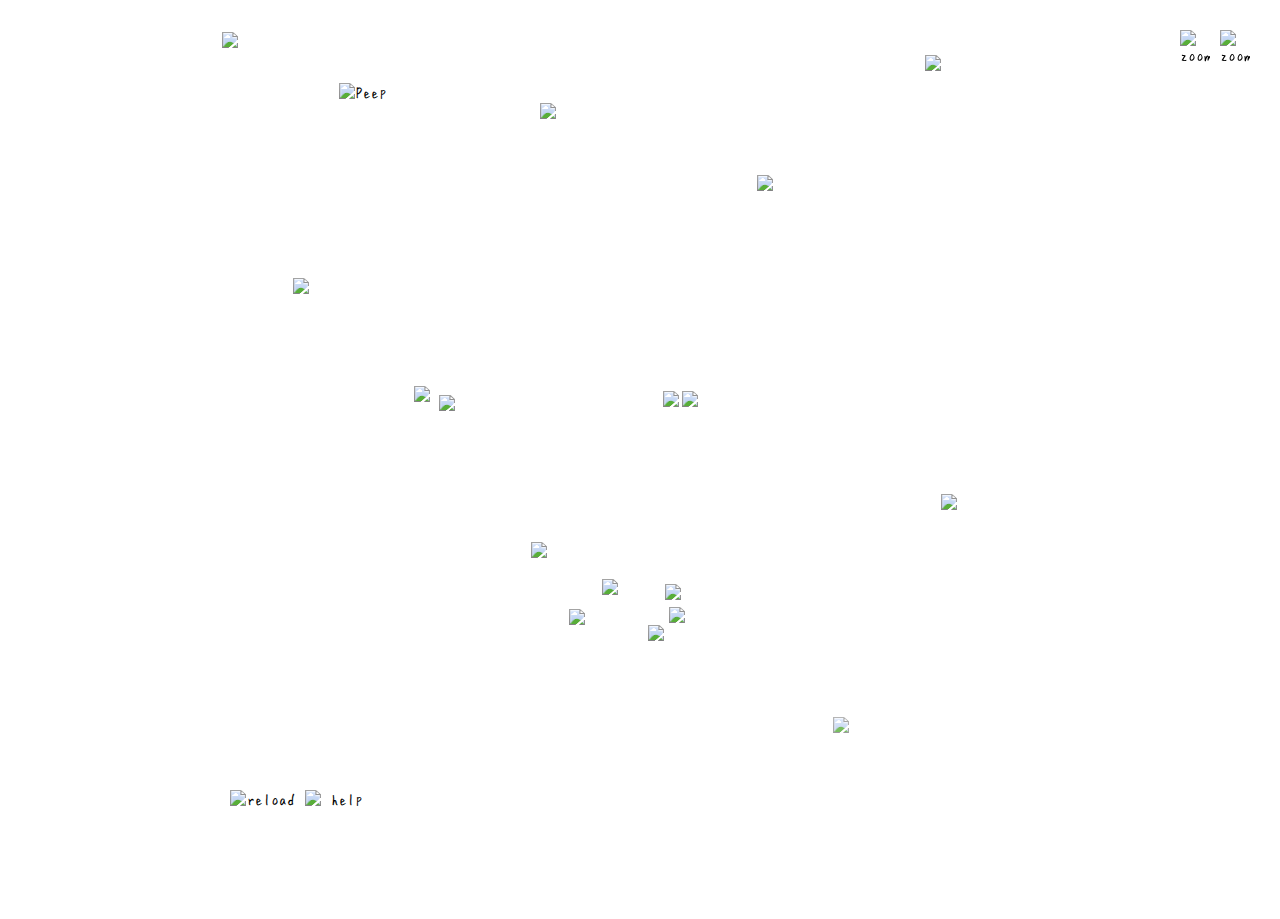
==== index.html @ 5cc5962d "Add files via upload" ====
<!DOCTYPE html>
<html lang="ja">

<head>
    <meta charset="UTF-8">
    <meta name="viewport" content="target-densitydpi=device-dpi, width=device-width; initial-scale=1.0; maximum-scale=1.0; user-scalable=0;">
    <link rel="stylesheet" href="style.css">
    <script src="jquery-3.5.1.min.js"></script>
	  <script src="script/script.js"></script>
    <script src="script/move.js"></script>
    <script src="script/click.js"></script>
    <script src="script/reload.js"></script>

    <script src="script/walk.js"></script>
    <script src="script/sleep.js"></script>
    <script src="script/pc.js"></script>
    <script src="script/read.js"></script>
    <script src="script/game.js"></script>
    <script src="script/sumaho.js"></script>

    <script src="script/haikei.js"></script>
    <script src="script/clock.js"></script>

    <script src="https://kit.fontawesome.com/02a63194c3.js" crossorigin="anonymous"></script>

    <title>Peep</title>
</head>

<body>

  <main>

   <div id="container">
     <div id="hoge"></div><!--背景のサイズの管理-->


     <div id="ie"></div>
     <div id="zimen"></div>
     <div id="grid"></div>
     <div id="rain"></div>

     <div id="image">


       <!--背景-->
       <img src="images/zoomin.png" id="zoomin" class="zoom" alt="zoomin">
       <img src="images/zoomout.png" id="zoomout" class="zoom" alt="zoomout">
       <img src="images/title.png" id="title" alt="Peep">
       <img src="images/sun.png" id="sun" class="sora">
       <img src="images/moon.png" id="moon" class="sora">
       <img src="images/reload.png" id="reload" class="hover" alt="reload"><!--リロードボタン。後で消したい-->
       <img src="images/help.png" id="help_btn" class="hover" alt="help">
       <img src="images/bg.png" id="house" class="dark">
       <div id="play"></div>

       <div id="clock">
         <div id="c_1"></div>
         <div id="c_2"></div>
         <img id="colon" src="images/tokei/colon.png">
         <div id="c_3"></div>
         <div id="c_4"></div>
       </div>

       <!--家具（奥）-->
       <img class="window" id="win" src="">
       <img class="window" id="win_rain" src="">
       <img class="window dark" src="images/window_f.png">
       <img class="window dark hover" id="curtain" src="images/curtain.png">

       <img src="images/closet.png" class="closet dark hover">
       <img src="images/swicth.png" id="switch" class="dark hover">
       <img src="images/bed.png" id="bed" class="dark">
       <img src="images/futon.png" id="futon" class="dark">
       <img src="images/book.png" id="book" class="dark">
       <img src="images/seat.png" id="seat" class="dark seat">

       <a href="girl/girl.html"><image src="images/door.png" id="door" class="dark hover"></a>

       <img src="images/t_off.png" class="tv dark hover">
       <div id="t_monitor"><img src="images/t_off.png" class="tv dark hover"></div>
       <img src="images/tv_f.png" class="tv dark hover">

       <img src="images/table.png" class="dark temae" id="table">
       <img src="images/game.png" id="game_rimokon" class="dark temae">
       <img src="images/rimokon.png" id="rimokon" class="dark temae">
       <div id="p_monitor"><img class="temae pc dark hover" id="pc" src="images/p_off.png"></div>
       <img class="temae pc dark hover" src="images/pc.png">
       <div id="mouse_d"><img class="temae dark" id="mouse" src="images/mouse.png"></div>

       <!--男の子-->
       <div id="chara"></div>

       <!--家具（手前）-->
       <img class="temae dark seat" id="back" src="images/back.png"><!--背もたれ-->

    </div>

    <div id="container2">
    <div id="help">
      <img src="images/help_bg.png" id="h_bg">
      <img src="images/title.png" id="h_title">
      <div>
      <p id="toha">とは…</p>
      <p>
        暇な時にぼーっと眺めるサイト。<br>
        少しでも誰かの癒しになれば幸いです。
      </p>
      <p>でも</p>
      <p>
        ただ眺めるだけじゃありません。<br>
        色々なところをクリック（タップ）してみてください。
      </p>
      <p>ちょっとだけ彼の生活にいたずらできるかもしれません。</p>
      </div>
      <img src="images/try.png" id="h_hover">

    </div>
  </div>
  </div>
</main>

</body>

</html>
---- style.css ----
@font-face {
  font-family: "HuiFont";
  src: url("font/HuiFont29.eot?") format('eot'),
       url("font/HuiFont29.woff") format('woff');
}

*{
  margin: 0;
  padding: 0;
  list-style: none;
  text-decoration: none;
  outline: none;
  cursor: url(images/cursor.png)6 6,auto;
  font-family: "HuiFont";
}

main *{
  pointer-events: none;
}

.hover{
  text-align: center;
  cursor: url(images/hover.png)13 13,auto;
}

body　div{
  pointer-events: auto;
}

#container{
  width: 100%;
  max-width: 1280px;
  min-width: 512px;
  margin: 0 auto;
  font-family: -apple-system, BlinkMacSystemFont, 'Helvetica Neue', 'Segoe UI', 'Hiragino Kaku Gothic ProN', 'Yu Gothic', sans-serif;
}

/*//////初期設定////*/
#image{
  padding-top: 2rem;
  position: relative;
  margin: 0 auto;
  width: 800px;
  height: 800px;
  padding-bottom: 50px;
}

img{
  position: absolute;
  width: 800px;
}

#hoge{
  position: absolute;
  top: 0px;
  left: 0px;
  width: 100vw;
  height: 100vh;
}

@media only screen and (min-width: 960px) {
  #image{
    height: 960px;
    width: 960px;
  }

  img{
    width: 960px;
  }
}

@media only screen and (min-width: 960px) {
  #image{
    height: 93vh;
    width: 93vh;
  }
}

/*///////背景//////*/
#house{
  width: 100%;
}

#ie{
  position: absolute;
  background-image: url(images/ie.png);
  width: 100%;
  height: 175.5px;
  background-size: 293.5px,175.5px;
  top:200px;
  transform: translate(0, 0);
  left: 0;
}

#zimen{
  position: absolute;
  top:375.5px;
  width: 100%;
  height: 100px;
  background-color: #fff;

  left: 0;
}

#title{
  width: 13.5%;
  top:9%;
  left: 14%;
}

.sora{
  width: 71px;
  left:84%;
  top : 6%;
}

.window{
  width: 21.5%;
  left:64%;
  top:19%;
}

#curtain{
  pointer-events: auto;
}

#reload{
  width: 8%;
  top:86%;
  left: 1%;
  pointer-events:auto;
}

#reload:hover{
  transition: all 0.3s;
  opacity: 0.5;
}

#help_btn{
  width: 8%;
  top:86%;
  left: 10%;
  pointer-events:auto;
}

#help_btn:hover{
  transition: all 0.3s;
  opacity: 0.5;
}

#play{
  position: absolute;
  top:95%;
  left:2%;
  color: #fafafa;
  pointer-events: auto;
}

#play a{
  opacity: 0.7;
  font-size: 13px;
  margin-left: 1rem;
  color: #fafafa;
  pointer-events: auto;
}

#play a i{
  margin-left: 0.2rem;
}

#play a:hover{
  opacity: 0.9;
}

#clock img{
  width: 19%;
  top:78%;
  left: 73%;
  opacity: 0.8;
}

#grid{
  position: absolute;
  background-image: url(images/grid.png);
  background-size: 55.5px,33px;
  left: 0px;
}

#rain{
  position: absolute;
  background-size: 100px;
  left: 0px;
}

.zoom{
  width: 30px;
  z-index: 100;
  position: fixed;
  top: 30px;
  pointer-events: auto;
}

#zoomin{
  right: 70px;
}

#zoomout{
  right: 30px;
}

@media only screen and (min-width: 960px) {

  #ie{
    height: 210.6px;
    background-size: 352.2px,210.6px;
    top:240px;
  }

  #zimen{
    top:450.6px;
  }
}

@media only screen and (max-width: 800px) {/*////スマホ用/////*/

  #title{
    position: fixed;
    top: 30px;
    left: 30px;
    width: 80px;
    z-index: 10;
  }

  #clock img{
    position: fixed;
    width: 80px;
    top:auto;
    bottom:20px;
    left: auto;
    right: 20px;
    z-index: 10;
    opacity: 1;
  }

  #reload{
    width: 45px;
    position: fixed;
    left: 20px;
    top: auto;
    bottom: 20px;
    z-index: 10;
  }

  #help_btn{
    width: 45px;
    position: fixed;
    left: 75px;
    top: auto;
    bottom: 20px;
    z-index: 10;
  }

}





/*//////手前の家具///////*/
.temae{
  z-index: 1;
}

#door{
  width: 12.7%;
  top: 30.3%;
  left: 8.5%;
  pointer-events: auto;
}

.closet{
  width: 24.8%;
  top: 11.2%;
  left: 38%;
  pointer-events: auto;
}

.seat{
  width: 16%;
  left : 51%;
  top : 68%;
}

.pc{
  width: 9%;
  top: 63%;
  left: 45.5%;
  pointer-events:auto;
}

#table{
  width: 25%;
  top: 59%;
  left: 37%;
}

#mouse{
  width: 2.3%;
  top : 66%;
  left:53.5%;
}

.tv{
  width: 10.5%;
  top:43%;
  left: 26%;
  pointer-events:auto;
}

iframe{
  position: absolute;
  transform: scaleY(1.3) skewY(-22deg);
  width: 9.5%;
  height: 6%;
  top: 46.8%;
  left: 26.5%;
}

#switch{
  width: 2%;
  top:42%;
  left:23%;
  pointer-events:auto;
}

#futon{
  width: 33%;
  top:42.5%;
  left:55%;
}

#bed{
  width: 43.6%;
  top: 42.5%;
  left: 52.8%;
}

#book{
  width: 5.1%;
  top: 53.8%;
  left: 86%;
}

#game_rimokon{
  width: 4.1%;
  top: 66.3%;
  left: 41.5%;
}

#rimokon{
  width: 4.6%;
  top: 63.5%;
  left: 53%;
}


/*//////キャラ//////*/
#character1 {
    width: 8%;
    opacity: 0;
}

#character {
    width: 8%;
    opacity: 1;
}

#p_chara{
  width: 14%;
  z-index: 1;
  pointer-events: none;
  top: 60%;
  left: 49%;
}

#pc_up{
  width: 14.9%;
  top: 52.5%;
  left: 48.1%;
  z-index: 1;
}

#pc_down{
  width: 18.2%;
  top: 47%;
  left: 48.7%;
  z-index: 1;

}

#read{
  width: 20.5%;
  left: 66%;
  top:46.5%;
}

#read_up{
  width: 24.7%;
  top: 40%;
  left: 66.5%;
}

#read_down{
  width: 25%;
  top: 39.7%;
  left: 66%;
}

#sleep{
  width: 31%;
  top: 44%;
  left:57%;
}

#sleep_up{
  width: 32.8%;
  top: 40%;
  left:55%;
}

#sleep_down{
  width: 32.8%;
  top: 40.1%;
  left:55.2%;
}

#g_chara{
  width: 15%;
  top: 62%;
  left: 48.5%;
  z-index: 1;
}

#game_up{
  width: 22%;
  top: 52%;
  left: 41.5%;
  z-index: 1;
}

#game_down{
  width: 24.2%;
  top: 46%;
  left: 41.5%;
  z-index: 1;
}

#sumaho{
  width: 12%;
  top:46.5%;
  left: 69%;
}

#sumaho_up{
  width: 13.1%;
  top:42.5%;
  left: 67%;
}

#sumaho_down{
  width: 18.1%;
  top:43.3%;
  left: 66.7%;
}

#syomei{
  width: 8.3%;
  top: 42%;
  left: 18%;
}

/*@media only screen and (min-width: 960px) {
  #character1 {
      width: 79.2px;
  }

  #character {
    width: 79.2px;
  }

  #read{
    width: 195.6px;
    left: 636px;
    top:444px;
  }

  #sleep{
    width: 295.8px;
    left: 546px;
    top:462px;
  }

  #g_chara{
    width: 144px;
    top: 654px;
    left: 480px;
  }

  #sumaho{
    width: 115.2px;
    top:444px;
    left: 660px;
  }
}*/


/*//////ヘルプ///////*/
#container2{
  position: absolute;
  width: 100%;
  max-width: 1280px;
  min-width: 512px;
  top: 0;
}

#help{
  padding-top: 2rem;
  position: relative;
  margin: 0 auto;
  width: 800px;
  height: 800px;
  padding-bottom: 50px;
  margin: 0 auto;

  display: none;
  z-index: 9;
}

#h_bg{
  position: relative;
  width: 100%;
  height: auto;
}

@media only screen and (min-width: 960px) {
  #help{
    height: 93vh;
    width: 93vh;
  }
}

#help div{
  position: absolute;
  left: 50%;
  transform: translateX(-50%);
  top:25%;
}

#help p{
  text-align: center;
  z-index: 1;
  color: #fff;
  margin-bottom: 1.5rem;
  line-height: 1.5rem;
  white-space: nowrap;
}

#help #toha{
  padding-left: 120px;
  margin-bottom: 8%;
}

#h_title{
  position: absolute;
  width: 70px;
  left: 45%;
  top: 23%;
}

#h_hover{
  width: 200px;
  left: 50%;
  top: 68%;
  transform: translateX(-40%);
}
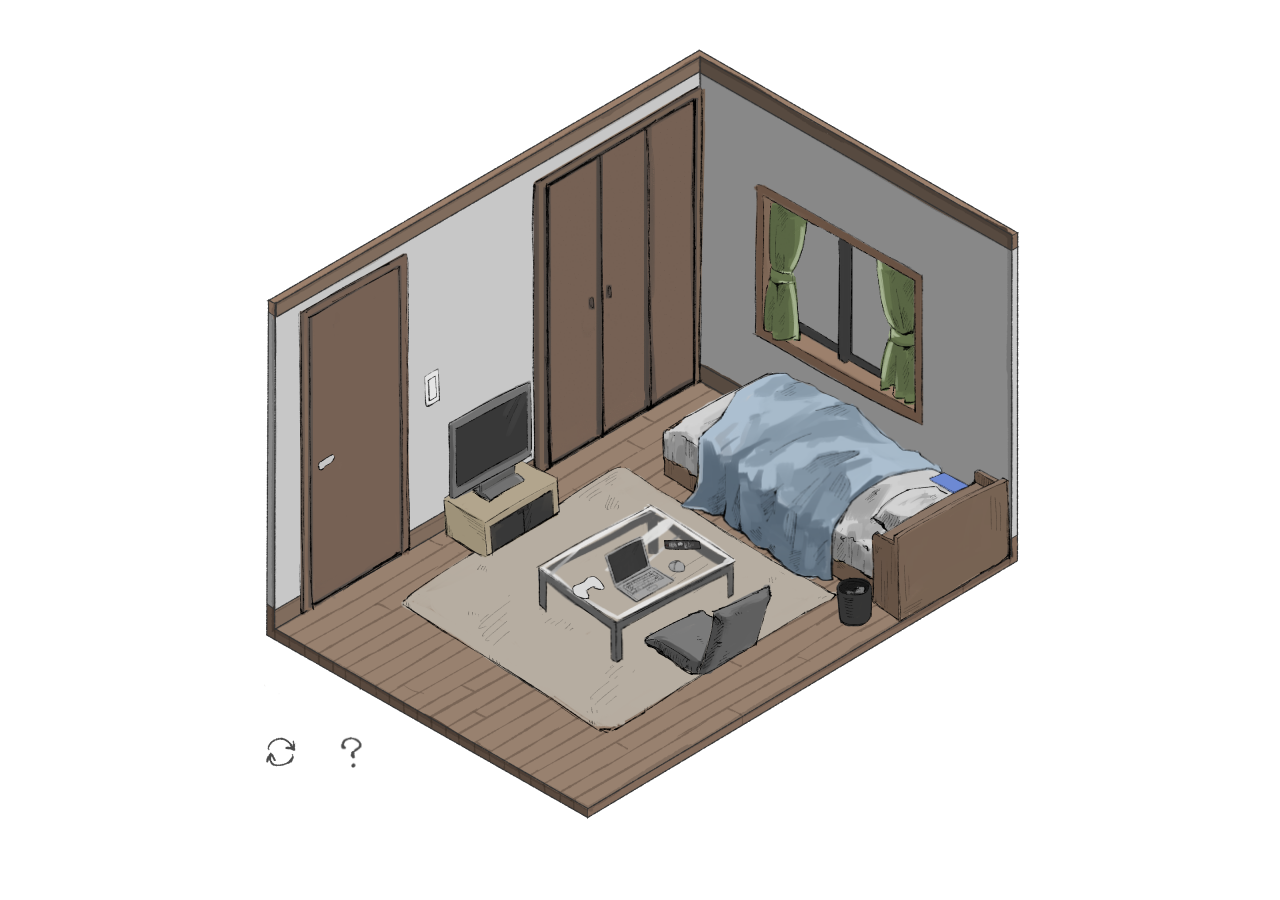
==== commit 7aaeea63: "Update index.html" ====
--- a/index.html
+++ b/index.html
@@ -82,7 +82,7 @@
 
        <img src="images/table.png" class="dark temae" id="table">
        <img src="images/game.png" id="game_rimokon" class="dark temae">
-       <img src="images/rimokon.png" id="rimokon" class="dark temae">
+       <img src="images/rimokon.png" id="rimokon" class="dark temae hover">
        <div id="p_monitor"><img class="temae pc dark hover" id="pc" src="images/p_off.png"></div>
        <img class="temae pc dark hover" src="images/pc.png">
        <div id="mouse_d"><img class="temae dark" id="mouse" src="images/mouse.png"></div>
--- a/style.css
+++ b/style.css
@@ -10,12 +10,9 @@
   list-style: none;
   text-decoration: none;
   outline: none;
+  pointer-events: none;
   cursor: url(images/cursor.png)6 6,auto;
   font-family: "HuiFont";
-}
-
-main *{
-  pointer-events: none;
 }
 
 .hover{
@@ -37,17 +34,15 @@
 
 /*//////初期設定////*/
 #image{
-  padding-top: 2rem;
   position: relative;
   margin: 0 auto;
-  width: 800px;
-  height: 800px;
-  padding-bottom: 50px;
+  width: 93vh;
+  height: 93vh;
 }
 
 img{
-  position: absolute;
-  width: 800px;
+  margin-top:2rem;
+  position: absolute;
 }
 
 #hoge{
@@ -58,21 +53,21 @@
   height: 100vh;
 }
 
-@media only screen and (min-width: 960px) {
+@media only screen and (max-width: 960px) {
   #image{
-    height: 960px;
-    width: 960px;
-  }
-
-  img{
-    width: 960px;
-  }
-}
-
-@media only screen and (min-width: 960px) {
+    height: 800px;
+    width: 800px;
+  }
+}
+
+@media only screen and (max-height: 900px) {
   #image{
-    height: 93vh;
-    width: 93vh;
+    height: 800px;
+    width: 800px;
+  }
+
+  body{
+    padding-bottom: 4rem;
   }
 }
 
@@ -103,6 +98,7 @@
 }
 
 #title{
+  margin-top: 0;
   width: 13.5%;
   top:9%;
   left: 14%;
@@ -150,7 +146,7 @@
 
 #play{
   position: absolute;
-  top:95%;
+  top:102%;
   left:2%;
   color: #fafafa;
   pointer-events: auto;
@@ -193,6 +189,7 @@
 }
 
 .zoom{
+  margin-top: 0;
   width: 30px;
   z-index: 100;
   position: fixed;
@@ -273,22 +270,22 @@
 
 #door{
   width: 12.7%;
-  top: 30.3%;
+  top: 29.3%;
   left: 8.5%;
   pointer-events: auto;
 }
 
 .closet{
   width: 24.8%;
-  top: 11.2%;
+  top: 8.2%;
   left: 38%;
   pointer-events: auto;
 }
 
 .seat{
   width: 16%;
-  left : 51%;
-  top : 68%;
+  left : 50.5%;
+  top : 69%;
 }
 
 .pc{
@@ -312,18 +309,19 @@
 
 .tv{
   width: 10.5%;
-  top:43%;
+  top:43.5%;
   left: 26%;
   pointer-events:auto;
 }
 
 iframe{
   position: absolute;
-  transform: scaleY(1.3) skewY(-22deg);
+  transform: scaleY(1.3) skewY(-22.5deg);
   width: 9.5%;
-  height: 6%;
-  top: 46.8%;
+  height: 7%;
+  top: 47.3%;
   left: 26.5%;
+  margin-top:2rem;
 }
 
 #switch{
@@ -347,13 +345,13 @@
 
 #book{
   width: 5.1%;
-  top: 53.8%;
+  top: 55%;
   left: 86%;
 }
 
 #game_rimokon{
   width: 4.1%;
-  top: 66.3%;
+  top: 68%;
   left: 41.5%;
 }
 
@@ -361,6 +359,7 @@
   width: 4.6%;
   top: 63.5%;
   left: 53%;
+  pointer-events: auto;
 }
 
 
@@ -392,7 +391,7 @@
 
 #pc_down{
   width: 18.2%;
-  top: 47%;
+  top: 45%;
   left: 48.7%;
   z-index: 1;
 
@@ -436,7 +435,7 @@
 
 #g_chara{
   width: 15%;
-  top: 62%;
+  top: 63%;
   left: 48.5%;
   z-index: 1;
 }
@@ -450,7 +449,7 @@
 
 #game_down{
   width: 24.2%;
-  top: 46%;
+  top: 45.7%;
   left: 41.5%;
   z-index: 1;
 }
@@ -463,8 +462,8 @@
 
 #sumaho_up{
   width: 13.1%;
-  top:42.5%;
-  left: 67%;
+  top:41%;
+  left: 67.5%;
 }
 
 #sumaho_down{
@@ -479,40 +478,6 @@
   left: 18%;
 }
 
-/*@media only screen and (min-width: 960px) {
-  #character1 {
-      width: 79.2px;
-  }
-
-  #character {
-    width: 79.2px;
-  }
-
-  #read{
-    width: 195.6px;
-    left: 636px;
-    top:444px;
-  }
-
-  #sleep{
-    width: 295.8px;
-    left: 546px;
-    top:462px;
-  }
-
-  #g_chara{
-    width: 144px;
-    top: 654px;
-    left: 480px;
-  }
-
-  #sumaho{
-    width: 115.2px;
-    top:444px;
-    left: 660px;
-  }
-}*/
-
 
 /*//////ヘルプ///////*/
 #container2{
@@ -524,29 +489,31 @@
 }
 
 #help{
-  padding-top: 2rem;
   position: relative;
   margin: 0 auto;
-  width: 800px;
-  height: 800px;
-  padding-bottom: 50px;
-  margin: 0 auto;
+  width: 93vh;
+  height: 93vh;
 
   display: none;
   z-index: 9;
 }
 
+@media only screen and (max-width: 960px) {
+  #help{
+    height: 800px;
+    width: 800px;
+  }
+}
+
+@media only screen and (max-height: 900px) {
+  #help{
+    height: 800px;
+    width: 800px;
+  }
+}
+
 #h_bg{
-  position: relative;
   width: 100%;
-  height: auto;
-}
-
-@media only screen and (min-width: 960px) {
-  #help{
-    height: 93vh;
-    width: 93vh;
-  }
 }
 
 #help div{
@@ -567,14 +534,13 @@
 
 #help #toha{
   padding-left: 120px;
-  margin-bottom: 8%;
+  margin-bottom: 80px;
 }
 
 #h_title{
-  position: absolute;
   width: 70px;
   left: 45%;
-  top: 23%;
+  top: 20%;
 }
 
 #h_hover{
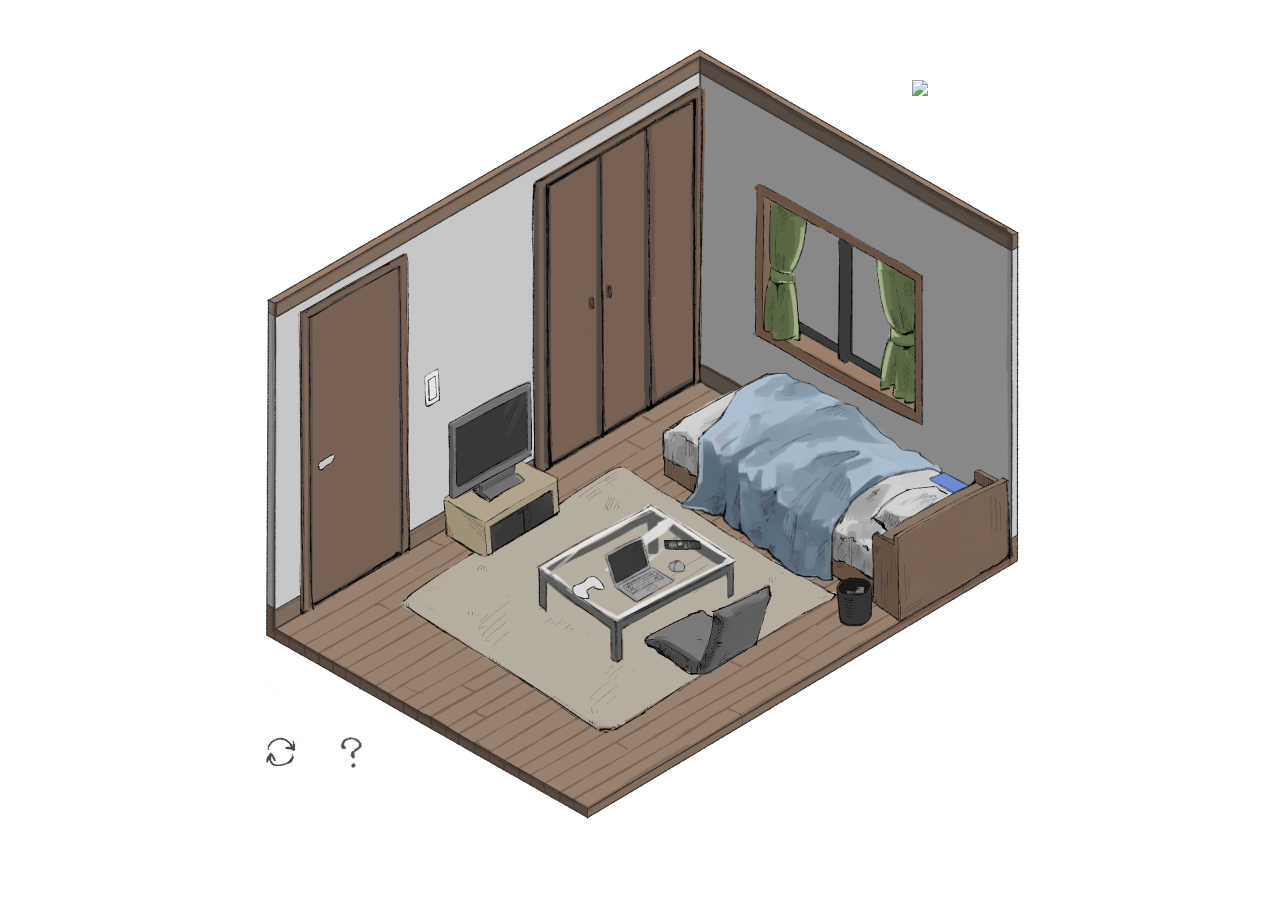
==== commit d049bc4b: "Update index.html" ====
--- a/index.html
+++ b/index.html
@@ -47,7 +47,7 @@
        <img src="images/zoomout.png" id="zoomout" class="zoom" alt="zoomout">
        <img src="images/title.png" id="title" alt="Peep">
        <img src="images/sun.png" id="sun" class="sora">
-       <img src="images/moon.png" id="moon" class="sora">
+       <img src="" id="moon" class="sora">
        <img src="images/reload.png" id="reload" class="hover" alt="reload"><!--リロードボタン。後で消したい-->
        <img src="images/help.png" id="help_btn" class="hover" alt="help">
        <img src="images/bg.png" id="house" class="dark">
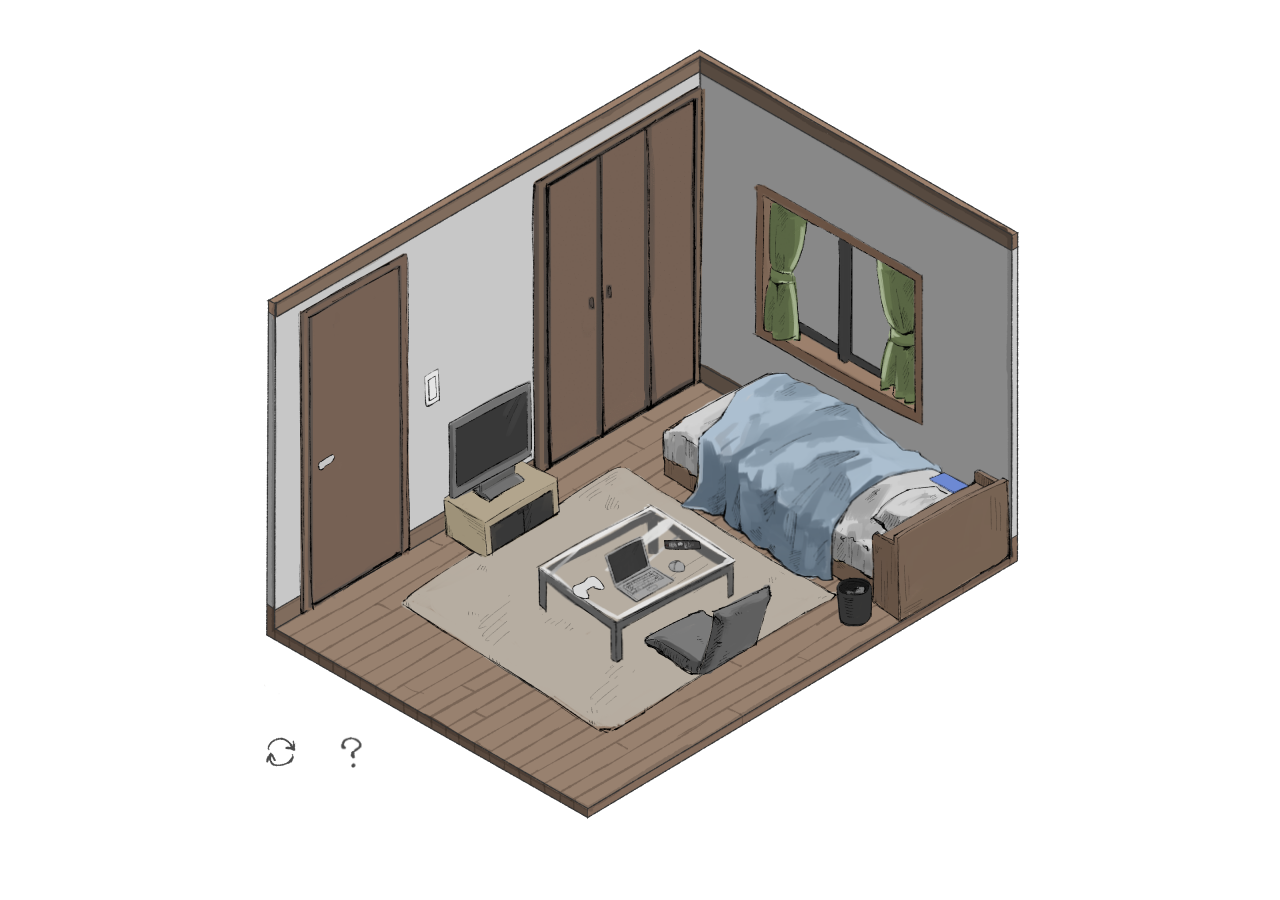
==== commit 3c81ec0d: "Update index.html" ====
--- a/index.html
+++ b/index.html
@@ -11,7 +11,6 @@
     <script src="script/click.js"></script>
     <script src="script/reload.js"></script>
 
-    <script src="script/walk.js"></script>
     <script src="script/sleep.js"></script>
     <script src="script/pc.js"></script>
     <script src="script/read.js"></script>
@@ -93,29 +92,32 @@
        <!--家具（手前）-->
        <img class="temae dark seat" id="back" src="images/back.png"><!--背もたれ-->
 
+
+       <div id="container2">
+         <div id="help">
+           <img src="images/help_bg.png" id="h_bg">
+           <img src="images/title.png" id="h_title">
+           <div>
+             <p id="toha">とは…</p>
+             <p>
+               暇な時にぼーっと眺めるサイト。<br>
+               少しでも誰かの癒しになれば幸いです。
+             </p>
+             <p>でも</p>
+             <p>
+               ただ眺めるだけじゃありません。<br>
+               色々なところをクリック（タップ）してみてください。
+             </p>
+             <p>ちょっとだけ彼の生活にいたずらできるかもしれません。</p>
+           </div>
+           <img src="images/try.png" id="h_hover">
+
+         </div>
+       </div>
+
     </div>
 
-    <div id="container2">
-    <div id="help">
-      <img src="images/help_bg.png" id="h_bg">
-      <img src="images/title.png" id="h_title">
-      <div>
-      <p id="toha">とは…</p>
-      <p>
-        暇な時にぼーっと眺めるサイト。<br>
-        少しでも誰かの癒しになれば幸いです。
-      </p>
-      <p>でも</p>
-      <p>
-        ただ眺めるだけじゃありません。<br>
-        色々なところをクリック（タップ）してみてください。
-      </p>
-      <p>ちょっとだけ彼の生活にいたずらできるかもしれません。</p>
-      </div>
-      <img src="images/try.png" id="h_hover">
 
-    </div>
-  </div>
   </div>
 </main>
 
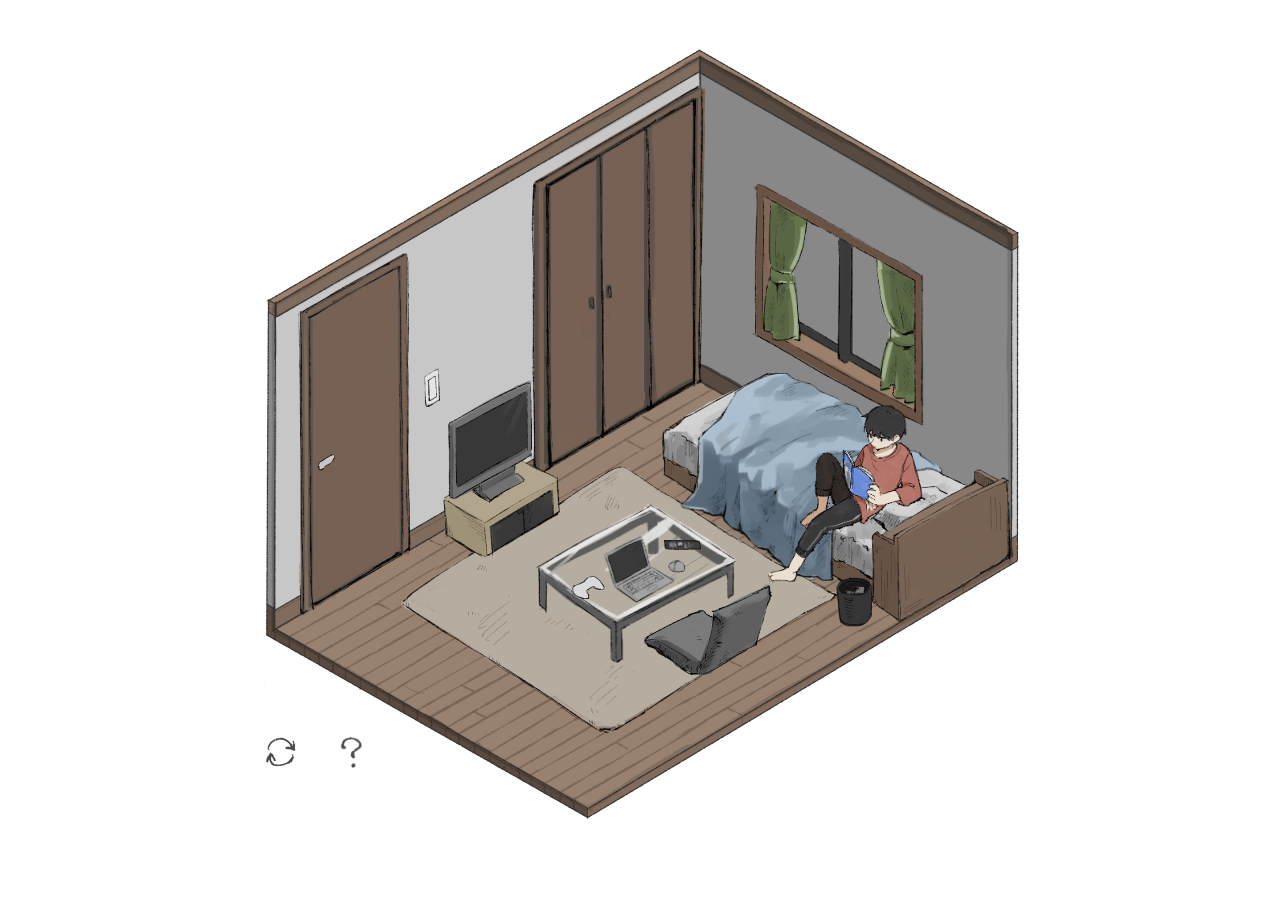
==== commit 4d9d59e2: "Update index.html" ====
--- a/index.html
+++ b/index.html
@@ -42,8 +42,8 @@
 
 
        <!--背景-->
-       <img src="images/zoomin.png" id="zoomin" class="zoom" alt="zoomin">
-       <img src="images/zoomout.png" id="zoomout" class="zoom" alt="zoomout">
+       <img src="images/zoomin.png" id="zoomin" class="zoom hover" alt="zoomin">
+       <img src="images/zoomout.png" id="zoomout" class="zoom hover" alt="zoomout">
        <img src="images/title.png" id="title" alt="Peep">
        <img src="images/sun.png" id="sun" class="sora">
        <img src="" id="moon" class="sora">
--- a/style.css
+++ b/style.css
@@ -25,9 +25,8 @@
 }
 
 #container{
-  width: 100%;
-  max-width: 1280px;
-  min-width: 512px;
+  width: 93vh;
+  height: 93vh;
   margin: 0 auto;
   font-family: -apple-system, BlinkMacSystemFont, 'Helvetica Neue', 'Segoe UI', 'Hiragino Kaku Gothic ProN', 'Yu Gothic', sans-serif;
 }
@@ -36,8 +35,8 @@
 #image{
   position: relative;
   margin: 0 auto;
-  width: 93vh;
-  height: 93vh;
+  width: 100%;
+  height: 100%;
 }
 
 img{
@@ -54,14 +53,14 @@
 }
 
 @media only screen and (max-width: 960px) {
-  #image{
+  #container{
     height: 800px;
     width: 800px;
   }
 }
 
 @media only screen and (max-height: 900px) {
-  #image{
+  #container{
     height: 800px;
     width: 800px;
   }
@@ -80,6 +79,7 @@
   position: absolute;
   background-image: url(images/ie.png);
   width: 100%;
+  min-width: 800px;
   height: 175.5px;
   background-size: 293.5px,175.5px;
   top:200px;
@@ -91,11 +91,23 @@
   position: absolute;
   top:375.5px;
   width: 100%;
-  height: 100px;
+  height: 100%;
+  min-width: 800px;
+  max-height: calc(100% - 375.5px);
+  /*min-height: calc(100% - 375.5px);*/
   background-color: #fff;
 
   left: 0;
 }
+
+@media only screen and (max-height: 900px) {
+
+  #zimen{
+    min-height: 488.5px;
+
+  }
+}
+
 
 #title{
   margin-top: 0;
@@ -176,6 +188,11 @@
 }
 
 #grid{
+  opacity: 0;
+  width: 100%;
+  height: 100%;
+  min-width: 800px;
+  min-height: 864px;
   position: absolute;
   background-image: url(images/grid.png);
   background-size: 55.5px,33px;
@@ -183,7 +200,12 @@
 }
 
 #rain{
-  position: absolute;
+  width: 100%;
+  height: 100%;
+  min-width: 800px;
+  min-height: 864px;
+  position: absolute;
+
   background-size: 100px;
   left: 0px;
 }
@@ -205,18 +227,7 @@
   right: 30px;
 }
 
-@media only screen and (min-width: 960px) {
-
-  #ie{
-    height: 210.6px;
-    background-size: 352.2px,210.6px;
-    top:240px;
-  }
-
-  #zimen{
-    top:450.6px;
-  }
-}
+
 
 @media only screen and (max-width: 800px) {/*////スマホ用/////*/
 
@@ -481,35 +492,17 @@
 
 /*//////ヘルプ///////*/
 #container2{
-  position: absolute;
-  width: 100%;
-  max-width: 1280px;
-  min-width: 512px;
-  top: 0;
+  width: 100%;
 }
 
 #help{
-  position: relative;
+  position: absolute;
   margin: 0 auto;
-  width: 93vh;
-  height: 93vh;
+  width: 100%;
+  height: 100%;
 
   display: none;
   z-index: 9;
-}
-
-@media only screen and (max-width: 960px) {
-  #help{
-    height: 800px;
-    width: 800px;
-  }
-}
-
-@media only screen and (max-height: 900px) {
-  #help{
-    height: 800px;
-    width: 800px;
-  }
 }
 
 #h_bg{
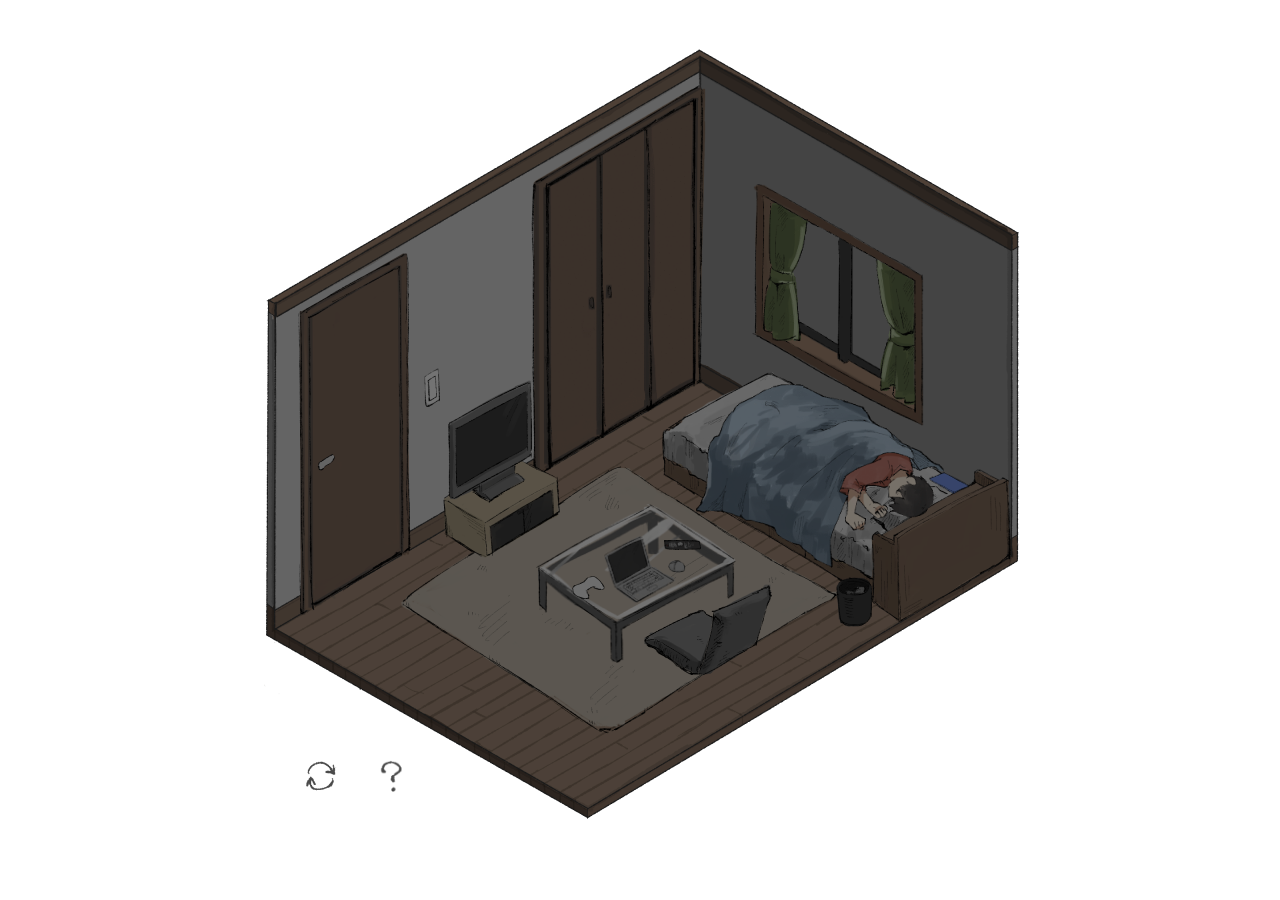
==== commit 254c9ccd: "Update index.html" ====
--- a/index.html
+++ b/index.html
@@ -10,6 +10,7 @@
     <script src="script/move.js"></script>
     <script src="script/click.js"></script>
     <script src="script/reload.js"></script>
+    <script src="script/demo.js"></script>
 
     <script src="script/sleep.js"></script>
     <script src="script/pc.js"></script>
@@ -50,7 +51,7 @@
        <img src="images/reload.png" id="reload" class="hover" alt="reload"><!--リロードボタン。後で消したい-->
        <img src="images/help.png" id="help_btn" class="hover" alt="help">
        <img src="images/bg.png" id="house" class="dark">
-       <div id="play"></div>
+       <!--<div id="play"></div>-->
 
        <div id="clock">
          <div id="c_1"></div>
@@ -109,8 +110,14 @@
                色々なところをクリック（タップ）してみてください。
              </p>
              <p>ちょっとだけ彼の生活にいたずらできるかもしれません。</p>
+             <br>
+             <span id="where">現在の福岡</span>の天気：<span id="weaher">晴れ</span>
+             <br><br>
+             現在のチャンネル：<span id="play"></span>
            </div>
            <img src="images/try.png" id="h_hover">
+
+
 
          </div>
        </div>
--- a/style.css
+++ b/style.css
@@ -13,6 +13,7 @@
   pointer-events: none;
   cursor: url(images/cursor.png)6 6,auto;
   font-family: "HuiFont";
+  color: #fafafa;
 }
 
 .hover{
@@ -112,8 +113,8 @@
 #title{
   margin-top: 0;
   width: 13.5%;
-  top:9%;
-  left: 14%;
+  top:7%;
+  left: 10%;
 }
 
 .sora{
@@ -134,8 +135,8 @@
 
 #reload{
   width: 8%;
-  top:86%;
-  left: 1%;
+  top:89%;
+  left: 6%;
   pointer-events:auto;
 }
 
@@ -146,8 +147,8 @@
 
 #help_btn{
   width: 8%;
-  top:86%;
-  left: 10%;
+  top:89%;
+  left: 15%;
   pointer-events:auto;
 }
 
@@ -162,6 +163,7 @@
   left:2%;
   color: #fafafa;
   pointer-events: auto;
+  font-size: 10px;
 }
 
 #play a{
@@ -181,9 +183,9 @@
 }
 
 #clock img{
-  width: 19%;
-  top:78%;
-  left: 73%;
+  width: 18%;
+  top:82%;
+  left: 78%;
   opacity: 0.8;
 }
 
@@ -225,6 +227,22 @@
 
 #zoomout{
   right: 30px;
+}
+
+.demo_icon{
+  width: 45px;
+  top:-10px;
+  position: fixed;
+  pointer-events: auto;
+  z-index: 10;
+}
+
+#demo_weather{
+  right: 115px;
+}
+
+#demo_time{
+  right: 160px;
 }
 
 
@@ -527,18 +545,18 @@
 
 #help #toha{
   padding-left: 120px;
-  margin-bottom: 80px;
+  margin-bottom: 50px;
 }
 
 #h_title{
   width: 70px;
   left: 45%;
-  top: 20%;
+  top: 18%;
 }
 
 #h_hover{
   width: 200px;
-  left: 50%;
-  top: 68%;
+  left: 45%;
+  top: 75%;
   transform: translateX(-40%);
 }
